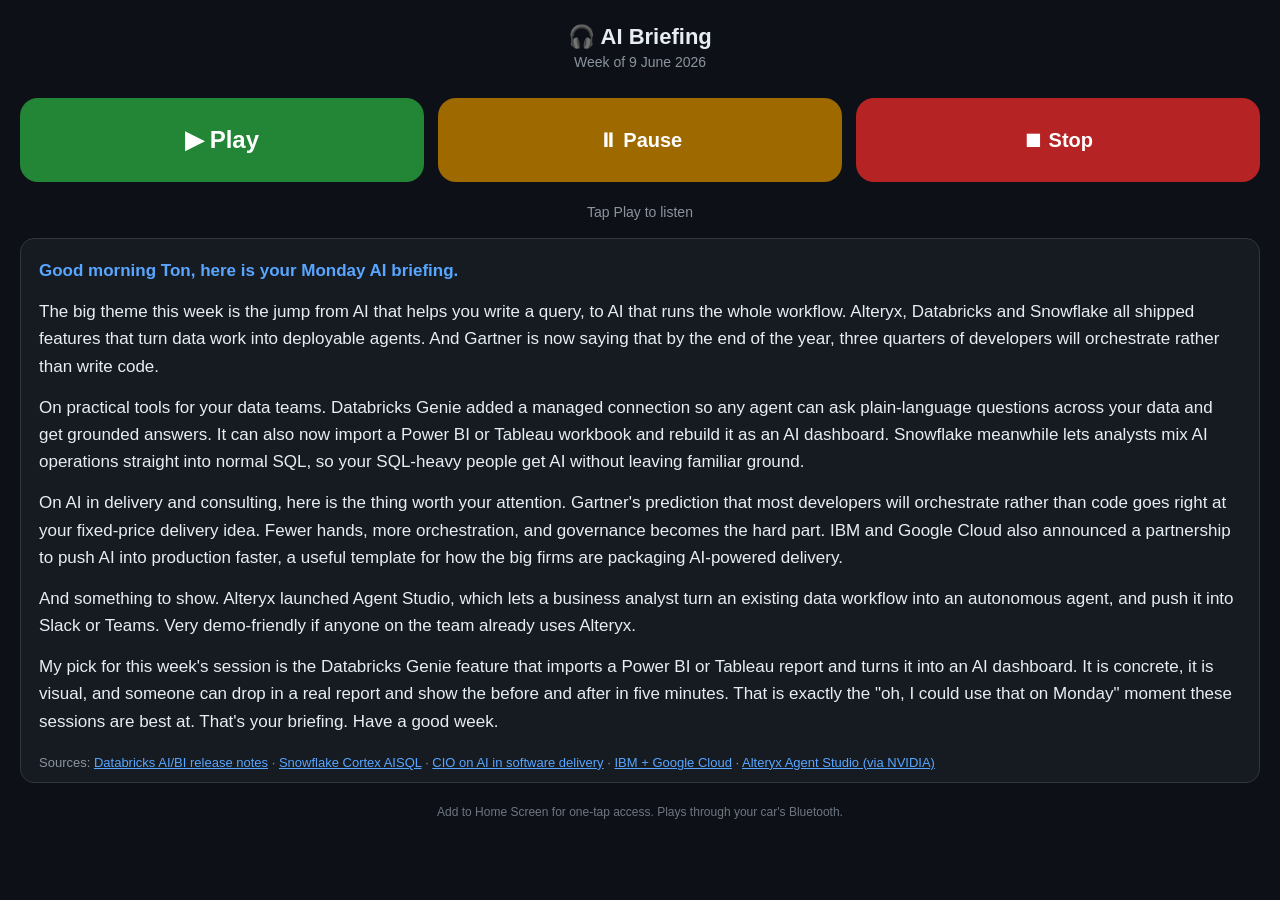
==== ai-briefing.html @ 9c3ad119 "Add files via upload" ====
<!DOCTYPE html>
<html lang="en">
<head>
<meta charset="utf-8">
<meta name="viewport" content="width=device-width, initial-scale=1, maximum-scale=1, user-scalable=no">
<meta name="apple-mobile-web-app-capable" content="yes">
<meta name="apple-mobile-web-app-status-bar-style" content="black-translucent">
<title>AI Briefing</title>
<style>
  * { box-sizing: border-box; -webkit-tap-highlight-color: transparent; }
  html, body { margin: 0; padding: 0; height: 100%; }
  body {
    font-family: -apple-system, "Segoe UI", Roboto, sans-serif;
    background: #0d1117; color: #e6edf3;
    display: flex; flex-direction: column;
    min-height: 100vh; padding: 24px 20px 40px;
  }
  header { text-align: center; margin-bottom: 18px; }
  header h1 { font-size: 22px; margin: 0 0 4px; }
  header p { font-size: 14px; color: #8b949e; margin: 0; }
  .controls { display: flex; gap: 14px; margin: 10px 0 22px; }
  button {
    flex: 1; border: none; border-radius: 18px;
    font-size: 20px; font-weight: 700; padding: 28px 10px;
    color: #fff; cursor: pointer;
  }
  #play  { background: #238636; }
  #play:active { background: #1a6e2c; }
  #pause { background: #9e6a00; }
  #stop  { background: #b62324; }
  #play.playing { background: #9e6a00; }
  .big { font-size: 24px; }
  .status { text-align: center; font-size: 14px; color: #8b949e; margin-bottom: 16px; min-height: 18px; }
  .script {
    background: #161b22; border: 1px solid #30363d; border-radius: 14px;
    padding: 18px 18px 8px; font-size: 17px; line-height: 1.6; overflow-y: auto;
  }
  .script p { margin: 0 0 14px; }
  .script .lead { color: #58a6ff; font-weight: 600; }
  .sources { margin-top: 18px; font-size: 13px; color: #8b949e; }
  .sources a { color: #58a6ff; word-break: break-all; }
  .hint { text-align:center; font-size:12px; color:#6e7681; margin-top:22px; }
</style>
</head>
<body>
  <header>
    <h1>🎧 AI Briefing</h1>
    <p id="weekstamp">Week of 9 June 2026</p>
  </header>

  <div class="controls">
    <button id="play" class="big">▶ Play</button>
    <button id="pause">⏸ Pause</button>
    <button id="stop">⏹ Stop</button>
  </div>
  <div class="status" id="status">Tap Play to listen</div>

  <div class="script" id="script">
    <p class="lead" data-speak="Good morning Ton, here is your Monday AI briefing.">Good morning Ton, here is your Monday AI briefing.</p>
    <p data-speak="The big theme this week is the jump from A I that helps you write a query, to A I that runs the whole workflow. Alteryx, Databricks and Snowflake all shipped features that turn data work into deployable agents. And Gartner is now saying that by the end of the year, three quarters of developers will orchestrate rather than write code.">The big theme this week is the jump from AI that helps you write a query, to AI that runs the whole workflow. Alteryx, Databricks and Snowflake all shipped features that turn data work into deployable agents. And Gartner is now saying that by the end of the year, three quarters of developers will orchestrate rather than write code.</p>
    <p data-speak="On practical tools for your data teams. Databricks Genie added a managed connection so any agent can ask plain language questions across your data and get grounded answers. It can also now import a Power B I or Tableau workbook and rebuild it as an A I dashboard. Snowflake meanwhile lets analysts mix A I operations straight into normal SQL, so your SQL heavy people get A I without leaving familiar ground.">On practical tools for your data teams. Databricks Genie added a managed connection so any agent can ask plain-language questions across your data and get grounded answers. It can also now import a Power BI or Tableau workbook and rebuild it as an AI dashboard. Snowflake meanwhile lets analysts mix AI operations straight into normal SQL, so your SQL-heavy people get AI without leaving familiar ground.</p>
    <p data-speak="On A I in delivery and consulting, the thing worth your attention. Gartner's prediction that most developers will orchestrate rather than code goes right at your fixed price delivery idea. Fewer hands, more orchestration, and governance becomes the hard part. I B M and Google Cloud also announced a partnership to push A I into production faster, a useful template for how the big firms are packaging A I powered delivery.">On AI in delivery and consulting, here is the thing worth your attention. Gartner's prediction that most developers will orchestrate rather than code goes right at your fixed-price delivery idea. Fewer hands, more orchestration, and governance becomes the hard part. IBM and Google Cloud also announced a partnership to push AI into production faster, a useful template for how the big firms are packaging AI-powered delivery.</p>
    <p data-speak="And something to show. Alteryx launched Agent Studio, which lets a business analyst turn an existing data workflow into an autonomous agent, and push it into Slack or Teams. Very demo friendly if anyone on the team already uses Alteryx.">And something to show. Alteryx launched Agent Studio, which lets a business analyst turn an existing data workflow into an autonomous agent, and push it into Slack or Teams. Very demo-friendly if anyone on the team already uses Alteryx.</p>
    <p data-speak="My pick for this week's session is the Databricks Genie feature that imports a Power B I or Tableau report and turns it into an A I dashboard. It is concrete, it is visual, and someone can drop in a real report and show the before and after in five minutes. That is exactly the, oh I could use that on Monday, moment these sessions are best at. That's your briefing. Have a good week.">My pick for this week's session is the Databricks Genie feature that imports a Power BI or Tableau report and turns it into an AI dashboard. It is concrete, it is visual, and someone can drop in a real report and show the before and after in five minutes. That is exactly the "oh, I could use that on Monday" moment these sessions are best at. That's your briefing. Have a good week.</p>

    <div class="sources">
      Sources:
      <a href="https://docs.databricks.com/aws/en/ai-bi/release-notes/2026">Databricks AI/BI release notes</a> ·
      <a href="https://www.snowflake.com/en/blog/ai-sql-query-language/">Snowflake Cortex AISQL</a> ·
      <a href="https://www.cio.com/article/4170969/how-ai-is-transforming-software-development.html">CIO on AI in software delivery</a> ·
      <a href="https://newsroom.ibm.com/2026-06-04-ibm-and-google-cloud-announce-strategic-partnership-to-scale-ai-with-human-expertise-and-ai-powered-delivery">IBM + Google Cloud</a> ·
      <a href="https://nvidianews.nvidia.com/news/enterprise-software-leaders-build-ai-agents-with-nvidia">Alteryx Agent Studio (via NVIDIA)</a>
    </div>
  </div>

  <p class="hint">Add to Home Screen for one-tap access. Plays through your car's Bluetooth.</p>

<script>
(function () {
  var synth = window.speechSynthesis;
  var playBtn = document.getElementById('play');
  var pauseBtn = document.getElementById('pause');
  var stopBtn = document.getElementById('stop');
  var status = document.getElementById('status');

  // Build the spoken text from the paragraphs marked with data-speak.
  var parts = [].slice.call(document.querySelectorAll('[data-speak]'))
    .map(function (el) { return el.getAttribute('data-speak'); });
  var fullText = parts.join(' ');

  var chosenVoice = null;
  function pickVoice() {
    var voices = synth.getVoices() || [];
    // Prefer an English voice, ideally a natural/Google/Microsoft one.
    chosenVoice =
      voices.find(function (v) { return /en[-_]GB/i.test(v.lang) && /google|natural|premium/i.test(v.name); }) ||
      voices.find(function (v) { return /en[-_]US/i.test(v.lang) && /google|natural|premium/i.test(v.name); }) ||
      voices.find(function (v) { return /^en/i.test(v.lang); }) ||
      voices[0] || null;
  }
  pickVoice();
  if (synth.onvoiceschanged !== undefined) synth.onvoiceschanged = pickVoice;

  var paused = false;

  function speak() {
    if (!('speechSynthesis' in window)) {
      status.textContent = 'Sorry, this browser has no built-in voice.';
      return;
    }
    synth.cancel();
    var u = new SpeechSynthesisUtterance(fullText);
    if (chosenVoice) u.voice = chosenVoice;
    u.rate = 1.0; u.pitch = 1.0; u.lang = chosenVoice ? chosenVoice.lang : 'en-GB';
    u.onstart = function () { status.textContent = '▶ Playing…'; playBtn.classList.add('playing'); playBtn.textContent = '▶ Playing'; };
    u.onend = function () { status.textContent = 'Done. Have a good week.'; playBtn.classList.remove('playing'); playBtn.textContent = '▶ Play'; paused = false; };
    u.onerror = function () { status.textContent = 'Playback stopped.'; playBtn.classList.remove('playing'); playBtn.textContent = '▶ Play'; };
    paused = false;
    synth.speak(u);
  }

  playBtn.addEventListener('click', function () {
    if (paused) { synth.resume(); paused = false; status.textContent = '▶ Playing…'; return; }
    speak();
  });
  pauseBtn.addEventListener('click', function () {
    if (synth.speaking && !paused) { synth.pause(); paused = true; status.textContent = '⏸ Paused'; }
  });
  stopBtn.addEventListener('click', function () {
    synth.cancel(); paused = false; status.textContent = 'Stopped'; playBtn.classList.remove('playing'); playBtn.textContent = '▶ Play';
  });
})();
</script>
</body>
</html>
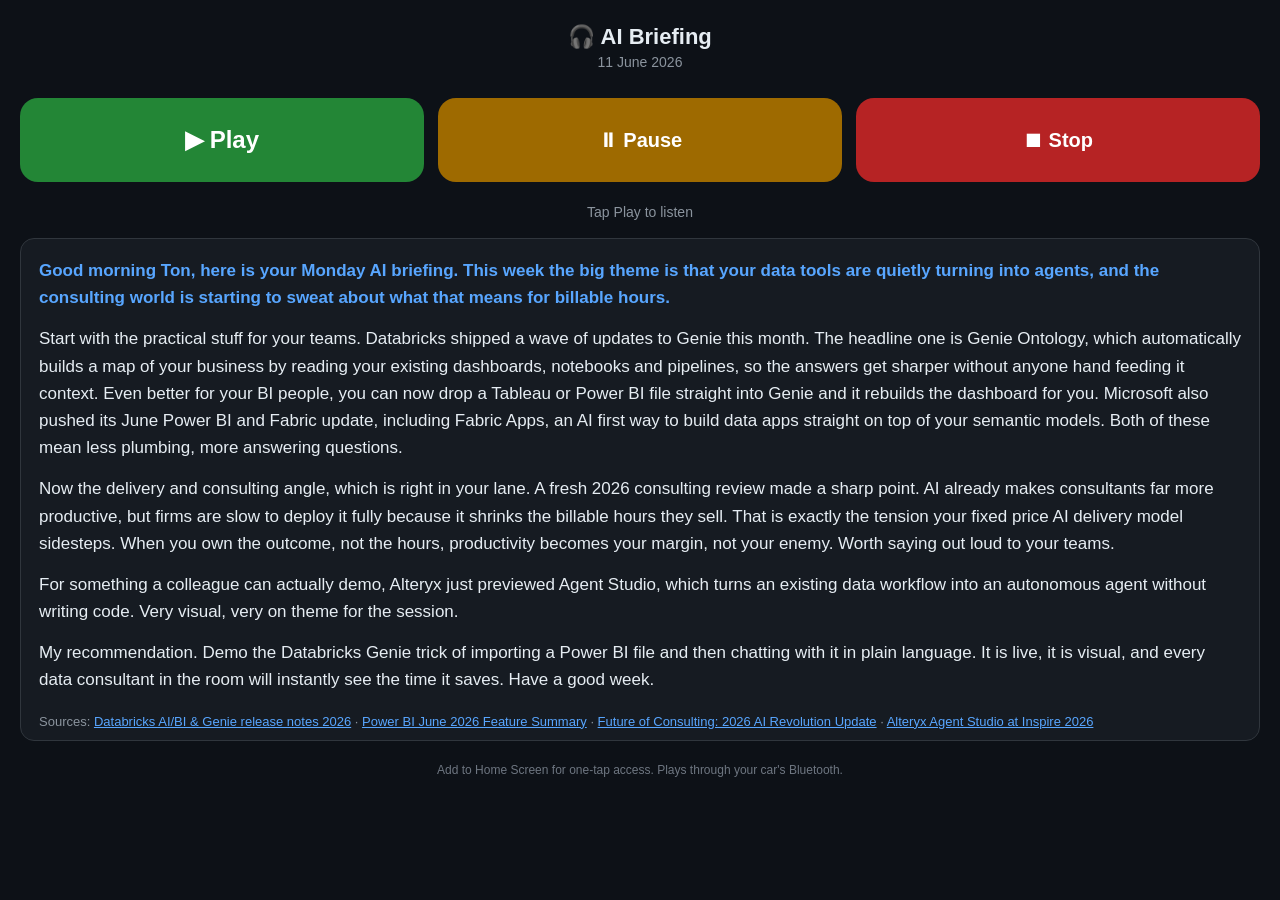
==== commit d074be66: "Add files via upload" ====
--- a/ai-briefing.html
+++ b/ai-briefing.html
@@ -1,135 +1,21 @@
 <!DOCTYPE html>
-<html lang="en">
-<head>
-<meta charset="utf-8">
+<html lang="en"><head><meta charset="utf-8">
 <meta name="viewport" content="width=device-width, initial-scale=1, maximum-scale=1, user-scalable=no">
-<meta name="apple-mobile-web-app-capable" content="yes">
-<meta name="apple-mobile-web-app-status-bar-style" content="black-translucent">
-<title>AI Briefing</title>
-<style>
-  * { box-sizing: border-box; -webkit-tap-highlight-color: transparent; }
-  html, body { margin: 0; padding: 0; height: 100%; }
-  body {
-    font-family: -apple-system, "Segoe UI", Roboto, sans-serif;
-    background: #0d1117; color: #e6edf3;
-    display: flex; flex-direction: column;
-    min-height: 100vh; padding: 24px 20px 40px;
-  }
-  header { text-align: center; margin-bottom: 18px; }
-  header h1 { font-size: 22px; margin: 0 0 4px; }
-  header p { font-size: 14px; color: #8b949e; margin: 0; }
-  .controls { display: flex; gap: 14px; margin: 10px 0 22px; }
-  button {
-    flex: 1; border: none; border-radius: 18px;
-    font-size: 20px; font-weight: 700; padding: 28px 10px;
-    color: #fff; cursor: pointer;
-  }
-  #play  { background: #238636; }
-  #play:active { background: #1a6e2c; }
-  #pause { background: #9e6a00; }
-  #stop  { background: #b62324; }
-  #play.playing { background: #9e6a00; }
-  .big { font-size: 24px; }
-  .status { text-align: center; font-size: 14px; color: #8b949e; margin-bottom: 16px; min-height: 18px; }
-  .script {
-    background: #161b22; border: 1px solid #30363d; border-radius: 14px;
-    padding: 18px 18px 8px; font-size: 17px; line-height: 1.6; overflow-y: auto;
-  }
-  .script p { margin: 0 0 14px; }
-  .script .lead { color: #58a6ff; font-weight: 600; }
-  .sources { margin-top: 18px; font-size: 13px; color: #8b949e; }
-  .sources a { color: #58a6ff; word-break: break-all; }
-  .hint { text-align:center; font-size:12px; color:#6e7681; margin-top:22px; }
-</style>
-</head>
+<meta name="apple-mobile-web-app-capable" content="yes"><title>AI Briefing</title>
+<style>*{box-sizing:border-box;-webkit-tap-highlight-color:transparent}html,body{margin:0;padding:0;height:100%}body{font-family:-apple-system,"Segoe UI",Roboto,sans-serif;background:#0d1117;color:#e6edf3;display:flex;flex-direction:column;min-height:100vh;padding:24px 20px 40px}header{text-align:center;margin-bottom:18px}header h1{font-size:22px;margin:0 0 4px}header p{font-size:14px;color:#8b949e;margin:0}.controls{display:flex;gap:14px;margin:10px 0 22px}button{flex:1;border:none;border-radius:18px;font-size:20px;font-weight:700;padding:28px 10px;color:#fff;cursor:pointer}#play{background:#238636}#pause{background:#9e6a00}#stop{background:#b62324}.big{font-size:24px}.status{text-align:center;font-size:14px;color:#8b949e;margin-bottom:16px;min-height:18px}.script{background:#161b22;border:1px solid #30363d;border-radius:14px;padding:18px 18px 8px;font-size:17px;line-height:1.6;overflow-y:auto}.script p{margin:0 0 14px}.script .lead{color:#58a6ff;font-weight:600}.sources{margin-top:18px;font-size:13px;color:#8b949e}.sources a{color:#58a6ff;word-break:break-all}.hint{text-align:center;font-size:12px;color:#6e7681;margin-top:22px}</style></head>
 <body>
-  <header>
-    <h1>🎧 AI Briefing</h1>
-    <p id="weekstamp">Week of 9 June 2026</p>
-  </header>
-
-  <div class="controls">
-    <button id="play" class="big">▶ Play</button>
-    <button id="pause">⏸ Pause</button>
-    <button id="stop">⏹ Stop</button>
-  </div>
-  <div class="status" id="status">Tap Play to listen</div>
-
-  <div class="script" id="script">
-    <p class="lead" data-speak="Good morning Ton, here is your Monday AI briefing.">Good morning Ton, here is your Monday AI briefing.</p>
-    <p data-speak="The big theme this week is the jump from A I that helps you write a query, to A I that runs the whole workflow. Alteryx, Databricks and Snowflake all shipped features that turn data work into deployable agents. And Gartner is now saying that by the end of the year, three quarters of developers will orchestrate rather than write code.">The big theme this week is the jump from AI that helps you write a query, to AI that runs the whole workflow. Alteryx, Databricks and Snowflake all shipped features that turn data work into deployable agents. And Gartner is now saying that by the end of the year, three quarters of developers will orchestrate rather than write code.</p>
-    <p data-speak="On practical tools for your data teams. Databricks Genie added a managed connection so any agent can ask plain language questions across your data and get grounded answers. It can also now import a Power B I or Tableau workbook and rebuild it as an A I dashboard. Snowflake meanwhile lets analysts mix A I operations straight into normal SQL, so your SQL heavy people get A I without leaving familiar ground.">On practical tools for your data teams. Databricks Genie added a managed connection so any agent can ask plain-language questions across your data and get grounded answers. It can also now import a Power BI or Tableau workbook and rebuild it as an AI dashboard. Snowflake meanwhile lets analysts mix AI operations straight into normal SQL, so your SQL-heavy people get AI without leaving familiar ground.</p>
-    <p data-speak="On A I in delivery and consulting, the thing worth your attention. Gartner's prediction that most developers will orchestrate rather than code goes right at your fixed price delivery idea. Fewer hands, more orchestration, and governance becomes the hard part. I B M and Google Cloud also announced a partnership to push A I into production faster, a useful template for how the big firms are packaging A I powered delivery.">On AI in delivery and consulting, here is the thing worth your attention. Gartner's prediction that most developers will orchestrate rather than code goes right at your fixed-price delivery idea. Fewer hands, more orchestration, and governance becomes the hard part. IBM and Google Cloud also announced a partnership to push AI into production faster, a useful template for how the big firms are packaging AI-powered delivery.</p>
-    <p data-speak="And something to show. Alteryx launched Agent Studio, which lets a business analyst turn an existing data workflow into an autonomous agent, and push it into Slack or Teams. Very demo friendly if anyone on the team already uses Alteryx.">And something to show. Alteryx launched Agent Studio, which lets a business analyst turn an existing data workflow into an autonomous agent, and push it into Slack or Teams. Very demo-friendly if anyone on the team already uses Alteryx.</p>
-    <p data-speak="My pick for this week's session is the Databricks Genie feature that imports a Power B I or Tableau report and turns it into an A I dashboard. It is concrete, it is visual, and someone can drop in a real report and show the before and after in five minutes. That is exactly the, oh I could use that on Monday, moment these sessions are best at. That's your briefing. Have a good week.">My pick for this week's session is the Databricks Genie feature that imports a Power BI or Tableau report and turns it into an AI dashboard. It is concrete, it is visual, and someone can drop in a real report and show the before and after in five minutes. That is exactly the "oh, I could use that on Monday" moment these sessions are best at. That's your briefing. Have a good week.</p>
-
-    <div class="sources">
-      Sources:
-      <a href="https://docs.databricks.com/aws/en/ai-bi/release-notes/2026">Databricks AI/BI release notes</a> ·
-      <a href="https://www.snowflake.com/en/blog/ai-sql-query-language/">Snowflake Cortex AISQL</a> ·
-      <a href="https://www.cio.com/article/4170969/how-ai-is-transforming-software-development.html">CIO on AI in software delivery</a> ·
-      <a href="https://newsroom.ibm.com/2026-06-04-ibm-and-google-cloud-announce-strategic-partnership-to-scale-ai-with-human-expertise-and-ai-powered-delivery">IBM + Google Cloud</a> ·
-      <a href="https://nvidianews.nvidia.com/news/enterprise-software-leaders-build-ai-agents-with-nvidia">Alteryx Agent Studio (via NVIDIA)</a>
-    </div>
-  </div>
-
-  <p class="hint">Add to Home Screen for one-tap access. Plays through your car's Bluetooth.</p>
-
+<header><h1>🎧 AI Briefing</h1><p id="weekstamp">11 June 2026</p></header>
+<div class="controls"><button id="play" class="big">▶ Play</button><button id="pause">⏸ Pause</button><button id="stop">⏹ Stop</button></div>
+<div class="status" id="status">Tap Play to listen</div>
+<div class="script" id="script">
+<p class="lead" data-speak="Good morning Ton, here is your Monday A I briefing. This week the big theme is that your data tools are quietly turning into agents, and the consulting world is starting to sweat about what that means for billable hours.">Good morning Ton, here is your Monday AI briefing. This week the big theme is that your data tools are quietly turning into agents, and the consulting world is starting to sweat about what that means for billable hours.</p>
+<p data-speak="Start with the practical stuff for your teams. Databricks shipped a wave of updates to Genie this month. The headline one is Genie Ontology, which automatically builds a map of your business by reading your existing dashboards, notebooks and pipelines, so the answers get sharper without anyone hand feeding it context. Even better for your B I people, you can now drop a Tableau or Power B I file straight into Genie and it rebuilds the dashboard for you. Microsoft also pushed its June Power B I and Fabric update, including Fabric Apps, an A I first way to build data apps straight on top of your semantic models. Both of these mean less plumbing, more answering questions.">Start with the practical stuff for your teams. Databricks shipped a wave of updates to Genie this month. The headline one is Genie Ontology, which automatically builds a map of your business by reading your existing dashboards, notebooks and pipelines, so the answers get sharper without anyone hand feeding it context. Even better for your BI people, you can now drop a Tableau or Power BI file straight into Genie and it rebuilds the dashboard for you. Microsoft also pushed its June Power BI and Fabric update, including Fabric Apps, an AI first way to build data apps straight on top of your semantic models. Both of these mean less plumbing, more answering questions.</p>
+<p data-speak="Now the delivery and consulting angle, which is right in your lane. A fresh 2026 consulting review made a sharp point. A I already makes consultants far more productive, but firms are slow to deploy it fully because it shrinks the billable hours they sell. That is exactly the tension your fixed price A I delivery model sidesteps. When you own the outcome, not the hours, productivity becomes your margin, not your enemy. Worth saying out loud to your teams.">Now the delivery and consulting angle, which is right in your lane. A fresh 2026 consulting review made a sharp point. AI already makes consultants far more productive, but firms are slow to deploy it fully because it shrinks the billable hours they sell. That is exactly the tension your fixed price AI delivery model sidesteps. When you own the outcome, not the hours, productivity becomes your margin, not your enemy. Worth saying out loud to your teams.</p>
+<p data-speak="For something a colleague can actually demo, Alteryx just previewed Agent Studio, which turns an existing data workflow into an autonomous agent without writing code. Very visual, very on theme for the session.">For something a colleague can actually demo, Alteryx just previewed Agent Studio, which turns an existing data workflow into an autonomous agent without writing code. Very visual, very on theme for the session.</p>
+<p data-speak="My recommendation. Demo the Databricks Genie trick of importing a Power B I file and then chatting with it in plain language. It is live, it is visual, and every data consultant in the room will instantly see the time it saves. Have a good week.">My recommendation. Demo the Databricks Genie trick of importing a Power BI file and then chatting with it in plain language. It is live, it is visual, and every data consultant in the room will instantly see the time it saves. Have a good week.</p>
+<div class="sources">Sources: <a href="https://learn.microsoft.com/en-us/azure/databricks/ai-bi/release-notes/2026">Databricks AI/BI &amp; Genie release notes 2026</a> · <a href="https://community.fabric.microsoft.com/t5/Power-BI-Updates-Blog/Power-BI-June-2026-Feature-Summary/ba-p/5193264">Power BI June 2026 Feature Summary</a> · <a href="https://futureofconsulting.ai/ai-leadership/2026-consultings-ai-revolution-update/">Future of Consulting: 2026 AI Revolution Update</a> · <a href="https://enterprisedna.co/resources/news/alteryx-agent-studio-inspire-2026-analytics-ai-agents/">Alteryx Agent Studio at Inspire 2026</a></div>
+</div>
+<p class="hint">Add to Home Screen for one-tap access. Plays through your car's Bluetooth.</p>
 <script>
-(function () {
-  var synth = window.speechSynthesis;
-  var playBtn = document.getElementById('play');
-  var pauseBtn = document.getElementById('pause');
-  var stopBtn = document.getElementById('stop');
-  var status = document.getElementById('status');
-
-  // Build the spoken text from the paragraphs marked with data-speak.
-  var parts = [].slice.call(document.querySelectorAll('[data-speak]'))
-    .map(function (el) { return el.getAttribute('data-speak'); });
-  var fullText = parts.join(' ');
-
-  var chosenVoice = null;
-  function pickVoice() {
-    var voices = synth.getVoices() || [];
-    // Prefer an English voice, ideally a natural/Google/Microsoft one.
-    chosenVoice =
-      voices.find(function (v) { return /en[-_]GB/i.test(v.lang) && /google|natural|premium/i.test(v.name); }) ||
-      voices.find(function (v) { return /en[-_]US/i.test(v.lang) && /google|natural|premium/i.test(v.name); }) ||
-      voices.find(function (v) { return /^en/i.test(v.lang); }) ||
-      voices[0] || null;
-  }
-  pickVoice();
-  if (synth.onvoiceschanged !== undefined) synth.onvoiceschanged = pickVoice;
-
-  var paused = false;
-
-  function speak() {
-    if (!('speechSynthesis' in window)) {
-      status.textContent = 'Sorry, this browser has no built-in voice.';
-      return;
-    }
-    synth.cancel();
-    var u = new SpeechSynthesisUtterance(fullText);
-    if (chosenVoice) u.voice = chosenVoice;
-    u.rate = 1.0; u.pitch = 1.0; u.lang = chosenVoice ? chosenVoice.lang : 'en-GB';
-    u.onstart = function () { status.textContent = '▶ Playing…'; playBtn.classList.add('playing'); playBtn.textContent = '▶ Playing'; };
-    u.onend = function () { status.textContent = 'Done. Have a good week.'; playBtn.classList.remove('playing'); playBtn.textContent = '▶ Play'; paused = false; };
-    u.onerror = function () { status.textContent = 'Playback stopped.'; playBtn.classList.remove('playing'); playBtn.textContent = '▶ Play'; };
-    paused = false;
-    synth.speak(u);
-  }
-
-  playBtn.addEventListener('click', function () {
-    if (paused) { synth.resume(); paused = false; status.textContent = '▶ Playing…'; return; }
-    speak();
-  });
-  pauseBtn.addEventListener('click', function () {
-    if (synth.speaking && !paused) { synth.pause(); paused = true; status.textContent = '⏸ Paused'; }
-  });
-  stopBtn.addEventListener('click', function () {
-    synth.cancel(); paused = false; status.textContent = 'Stopped'; playBtn.classList.remove('playing'); playBtn.textContent = '▶ Play';
-  });
-})();
-</script>
-</body>
-</html>
+(function(){var synth=window.speechSynthesis;var playBtn=document.getElementById('play');var pauseBtn=document.getElementById('pause');var stopBtn=document.getElementById('stop');var status=document.getElementById('status');var parts=[].slice.call(document.querySelectorAll('[data-speak]')).map(function(el){return el.getAttribute('data-speak')});var fullText=parts.join(' ');var chosenVoice=null;function pickVoice(){var voices=synth.getVoices()||[];chosenVoice=voices.find(function(v){return /en[-_]GB/i.test(v.lang)&&/google|natural|premium/i.test(v.name)})||voices.find(function(v){return /en[-_]US/i.test(v.lang)&&/google|natural|premium/i.test(v.name)})||voices.find(function(v){return /^en/i.test(v.lang)})||voices[0]||null}pickVoice();if(synth.onvoiceschanged!==undefined)synth.onvoiceschanged=pickVoice;var paused=false;function speak(){if(!('speechSynthesis' in window)){status.textContent='Sorry, this browser has no built-in voice.';return}synth.cancel();var u=new SpeechSynthesisUtterance(fullText);if(chosenVoice)u.voice=chosenVoice;u.rate=1.0;u.pitch=1.0;u.lang=chosenVoice?chosenVoice.lang:'en-GB';u.onstart=function(){status.textContent='▶ Playing…';playBtn.textContent='▶ Playing'};u.onend=function(){status.textContent='Done. Have a good week.';playBtn.textContent='▶ Play';paused=false};u.onerror=function(){status.textContent='Playback stopped.';playBtn.textContent='▶ Play'};paused=false;synth.speak(u)}playBtn.addEventListener('click',function(){if(paused){synth.resume();paused=false;status.textContent='▶ Playing…';return}speak()});pauseBtn.addEventListener('click',function(){if(synth.speaking&&!paused){synth.pause();paused=true;status.textContent='⏸ Paused'}});stopBtn.addEventListener('click',function(){synth.cancel();paused=false;status.textContent='Stopped';playBtn.textContent='▶ Play'})})();
+</script></body></html>
